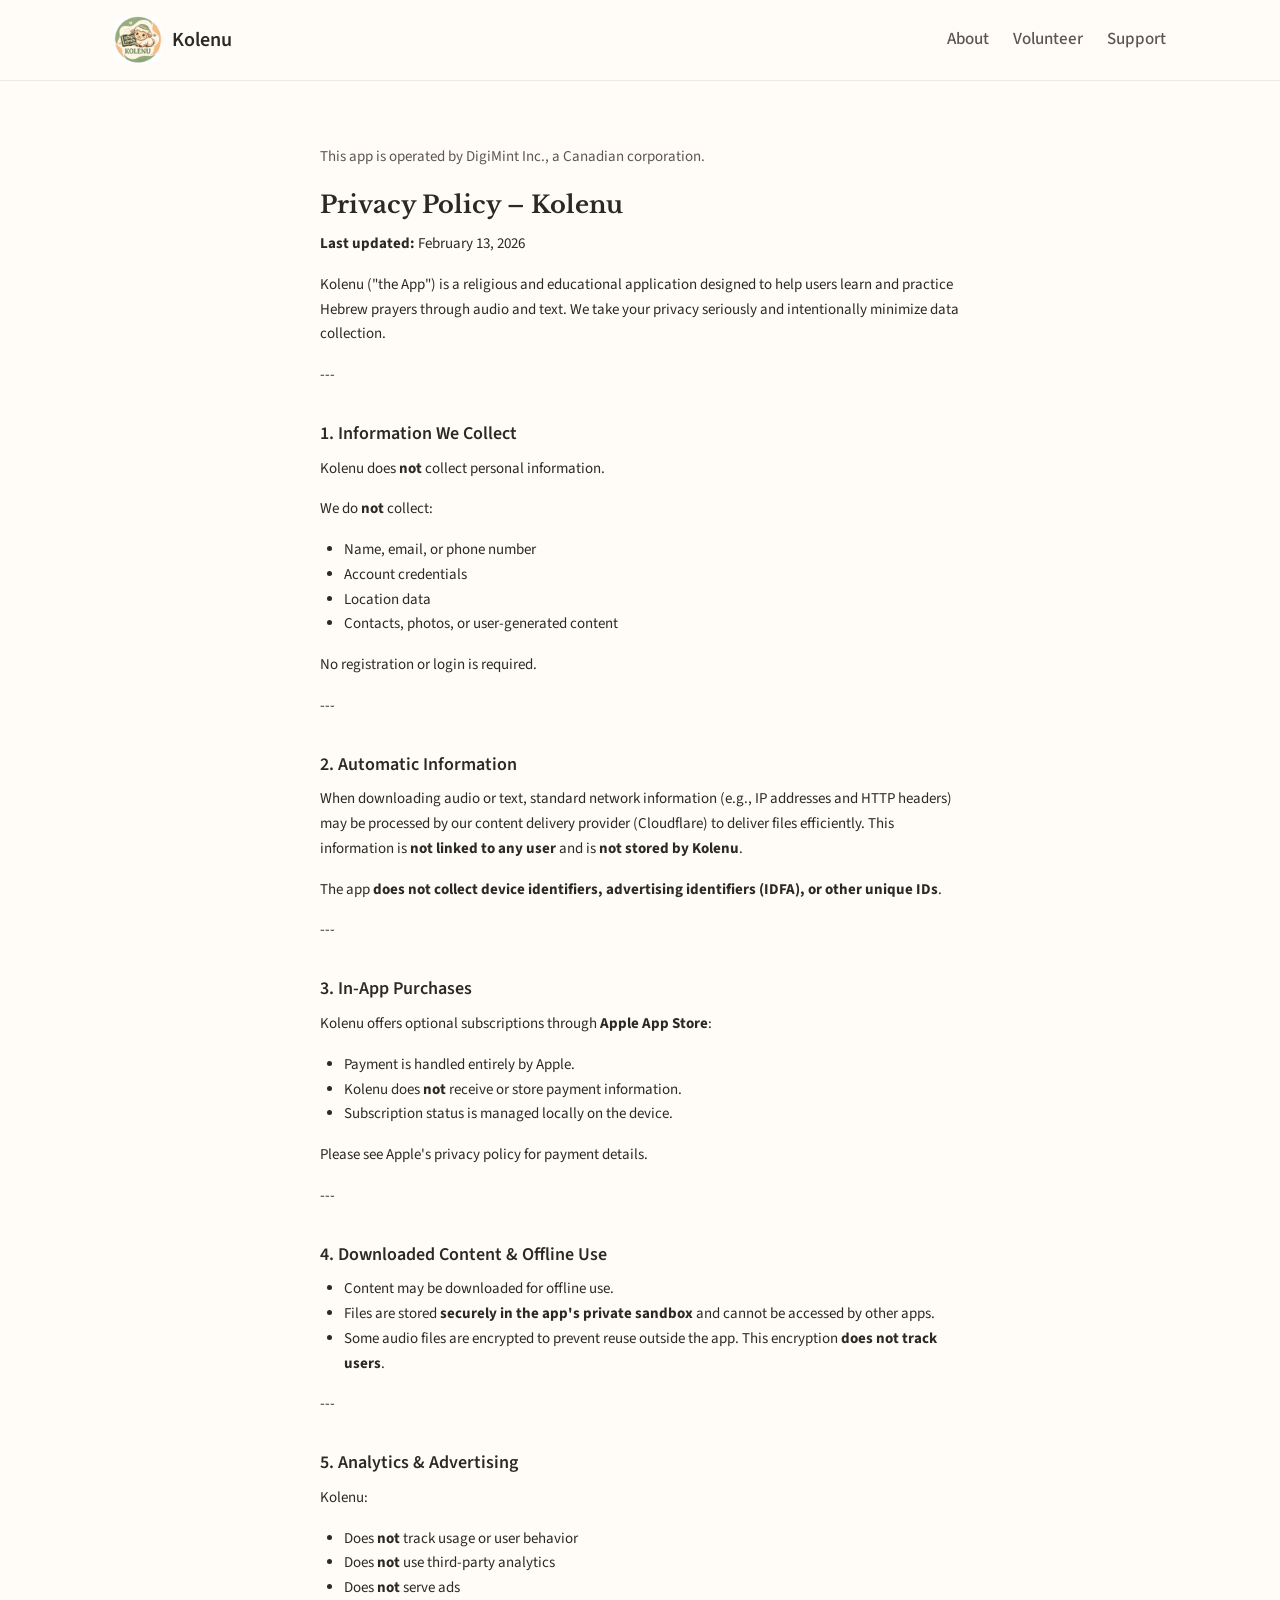
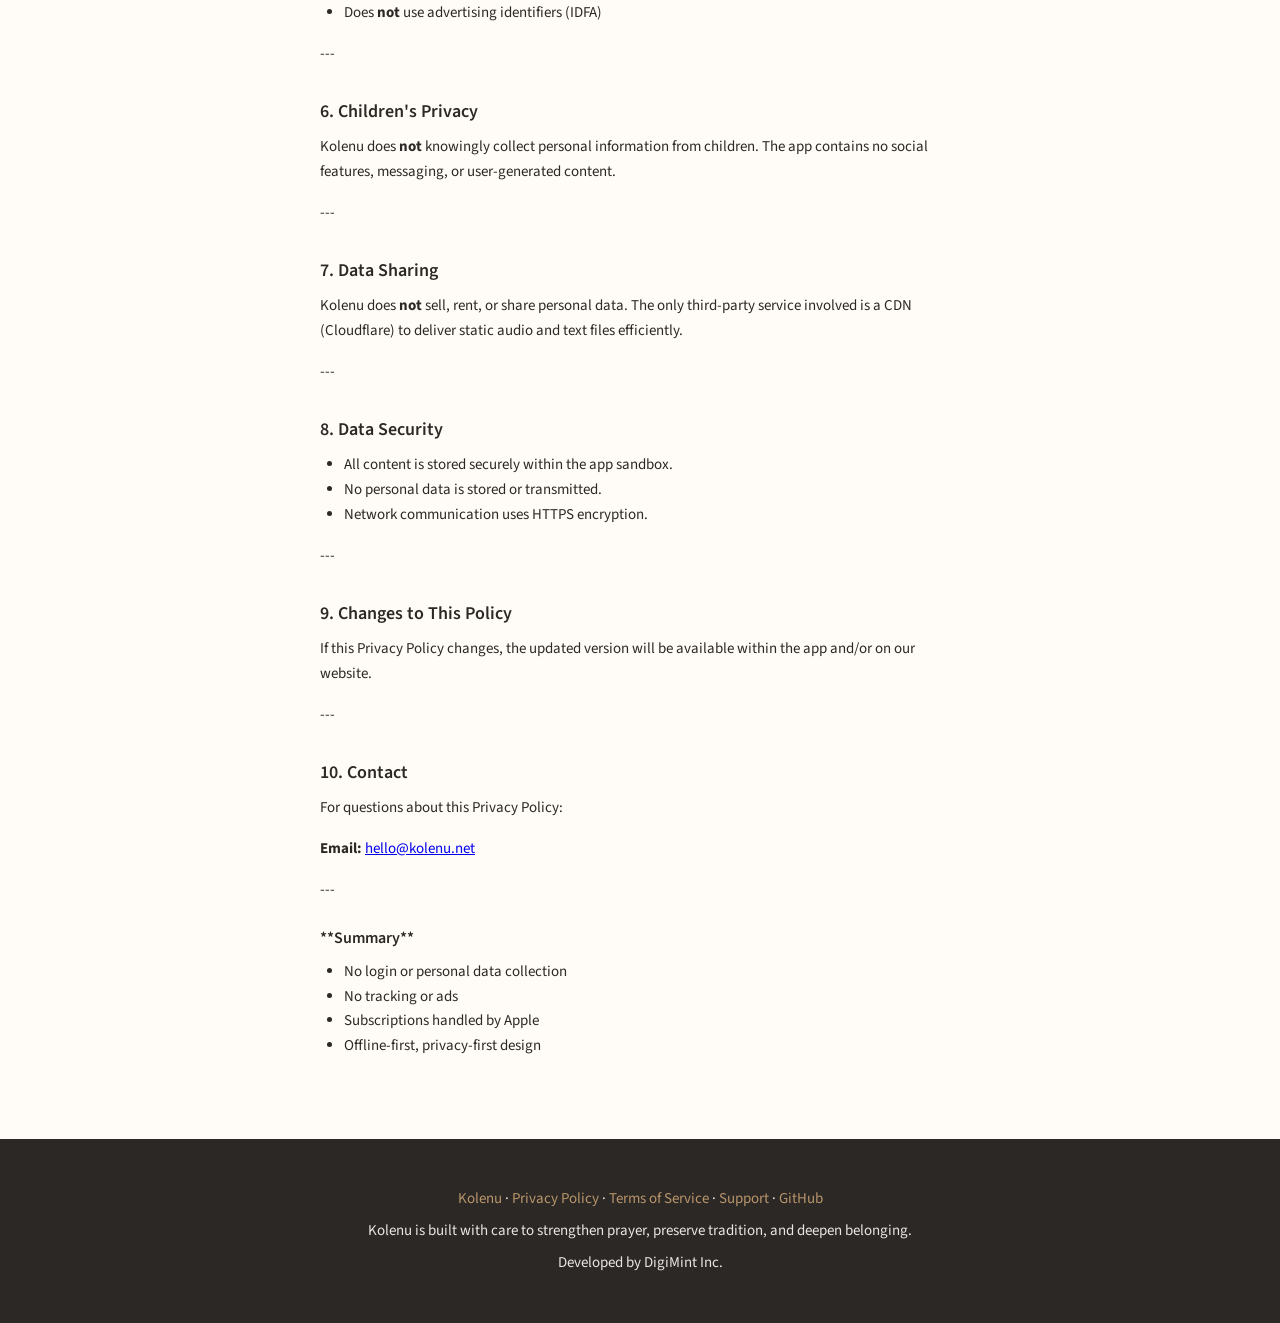
==== privacy.html @ 40193fbb "first version" ====
<!DOCTYPE html>
<html lang="en">
<head>
  <meta charset="UTF-8">
  <meta name="viewport" content="width=device-width, initial-scale=1.0">
  <meta name="description" content="Kolenu Privacy Policy — How we handle your data.">
  <title>Privacy Policy — Kolenu</title>
  <link rel="icon" type="image/png" href="images/kolenu_lamb_logo.png">
  <link rel="preconnect" href="https://fonts.googleapis.com">
  <link rel="preconnect" href="https://fonts.gstatic.com" crossorigin>
  <link href="https://fonts.googleapis.com/css2?family=Libre+Baskerville:ital,wght@0,400;0,700;1,400&family=Source+Sans+3:wght@400;500;600;700&display=swap" rel="stylesheet">
  <link rel="stylesheet" href="styles.css">
</head>
<body>
  <header class="site-header">
    <nav class="nav">
      <a href="index.html" class="logo">
        <img src="images/kolenu_lamb_logo.png" alt="Kolenu" width="48" height="48">
        <span>Kolenu</span>
      </a>
      <ul class="nav-links">
        <li><a href="index.html#about">About</a></li>
        <li><a href="index.html#volunteer">Volunteer</a></li>
        <li><a href="support.html">Support</a></li>
      </ul>
    </nav>
  </header>

  <main>
    <article class="legal-page">
      <div class="container">
        <p class="legal-intro">This app is operated by DigiMint Inc., a Canadian corporation.</p>

        <h1>Privacy Policy – Kolenu</h1>
<p><strong>Last updated:</strong> February 13, 2026</p>
<p>Kolenu ("the App") is a religious and educational application designed to help users learn and practice Hebrew prayers through audio and text. We take your privacy seriously and intentionally minimize data collection.</p>
<p>---</p>
<h2>1. Information We Collect</h2>
<p>Kolenu does <strong>not</strong> collect personal information.</p>
<p>We do <strong>not</strong> collect:</p>
<ul>
<li>Name, email, or phone number</li>
<li>Account credentials</li>
<li>Location data</li>
<li>Contacts, photos, or user-generated content</li>
</ul>
<p>No registration or login is required.</p>
<p>---</p>
<h2>2. Automatic Information</h2>
<p>When downloading audio or text, standard network information (e.g., IP addresses and HTTP headers) may be processed by our content delivery provider (Cloudflare) to deliver files efficiently. This information is <strong>not linked to any user</strong> and is <strong>not stored by Kolenu</strong>.</p>
<p>The app <strong>does not collect device identifiers, advertising identifiers (IDFA), or other unique IDs</strong>.</p>
<p>---</p>
<h2>3. In-App Purchases</h2>
<p>Kolenu offers optional subscriptions through <strong>Apple App Store</strong>:</p>
<ul>
<li>Payment is handled entirely by Apple.</li>
<li>Kolenu does <strong>not</strong> receive or store payment information.</li>
<li>Subscription status is managed locally on the device.</li>
</ul>
<p>Please see Apple's privacy policy for payment details.</p>
<p>---</p>
<h2>4. Downloaded Content & Offline Use</h2>
<ul>
<li>Content may be downloaded for offline use.</li>
<li>Files are stored <strong>securely in the app's private sandbox</strong> and cannot be accessed by other apps.</li>
<li>Some audio files are encrypted to prevent reuse outside the app. This encryption <strong>does not track users</strong>.</li>
</ul>
<p>---</p>
<h2>5. Analytics & Advertising</h2>
<p>Kolenu:</p>
<ul>
<li>Does <strong>not</strong> track usage or user behavior</li>
<li>Does <strong>not</strong> use third-party analytics</li>
<li>Does <strong>not</strong> serve ads</li>
<li>Does <strong>not</strong> use advertising identifiers (IDFA)</li>
</ul>
<p>---</p>
<h2>6. Children's Privacy</h2>
<p>Kolenu does <strong>not</strong> knowingly collect personal information from children. The app contains no social features, messaging, or user-generated content.</p>
<p>---</p>
<h2>7. Data Sharing</h2>
<p>Kolenu does <strong>not</strong> sell, rent, or share personal data. The only third-party service involved is a CDN (Cloudflare) to deliver static audio and text files efficiently.</p>
<p>---</p>
<h2>8. Data Security</h2>
<ul>
<li>All content is stored securely within the app sandbox.</li>
<li>No personal data is stored or transmitted.</li>
<li>Network communication uses HTTPS encryption.</li>
</ul>
<p>---</p>
<h2>9. Changes to This Policy</h2>
<p>If this Privacy Policy changes, the updated version will be available within the app and/or on our website.</p>
<p>---</p>
<h2>10. Contact</h2>
<p>For questions about this Privacy Policy:</p>
<p><strong>Email:</strong> <a href="mailto:hello@kolenu.net">hello@kolenu.net</a></p>
<p>---</p>
<h3>**Summary**</h3>
<ul>
<li>No login or personal data collection</li>
<li>No tracking or ads</li>
<li>Subscriptions handled by Apple</li>
<li>Offline-first, privacy-first design</li>
</ul>
      </div>
    </article>
  </main>

  <footer class="site-footer">
    <p><a href="index.html">Kolenu</a> · <a href="privacy.html">Privacy Policy</a> · <a href="terms.html">Terms of Service</a> · <a href="support.html">Support</a> · <a href="https://github.com/kolenu/kolenu-app" target="_blank" rel="noopener">GitHub</a></p>
    <p>Kolenu is built with care to strengthen prayer, preserve tradition, and deepen belonging.</p>
    <p>Developed by DigiMint Inc.</p>
  </footer>
</body>
</html>
---- styles.css ----
/* Kolenu Landing Page — Warm, traditional, inclusive */
/* Palette from app theme: meadow (olive, cream, tan) */

:root {
  --color-primary: #7B9B6D;
  --color-primary-dark: #5a7a4f;
  --color-secondary: #B8956B;
  --color-secondary-dark: #9a7a52;
  --color-surface: #FFFBF7;
  --color-surface-alt: #F5F0E8;
  --color-surface-warm: #F5EDE0;
  --color-text: #2C2825;
  --color-text-muted: #5C564E;
  --color-outline: #A89F94;
  --font-serif: 'Libre Baskerville', Georgia, serif;
  --font-sans: 'Source Sans 3', -apple-system, BlinkMacSystemFont, sans-serif;
  --radius: 12px;
  --shadow: 0 4px 20px rgba(44, 40, 37, 0.08);
  --shadow-hover: 0 8px 30px rgba(44, 40, 37, 0.12);
}

*,
*::before,
*::after {
  box-sizing: border-box;
}

html {
  scroll-behavior: smooth;
}

body {
  margin: 0;
  font-family: var(--font-sans);
  font-size: 1.0625rem;
  line-height: 1.6;
  color: var(--color-text);
  background: var(--color-surface);
}

/* Header */
.site-header {
  position: sticky;
  top: 0;
  z-index: 100;
  background: rgba(255, 251, 247, 0.95);
  backdrop-filter: blur(8px);
  border-bottom: 1px solid rgba(168, 159, 148, 0.2);
}

.nav {
  display: flex;
  align-items: center;
  justify-content: space-between;
  max-width: 1100px;
  margin: 0 auto;
  padding: 1rem 1.5rem;
}

.logo {
  display: flex;
  align-items: center;
  gap: 0.6rem;
  text-decoration: none;
  color: var(--color-text);
  font-weight: 600;
  font-size: 1.25rem;
}

.logo img {
  border-radius: 10px;
}

.nav-links {
  display: flex;
  gap: 1.5rem;
  list-style: none;
  margin: 0;
  padding: 0;
}

.nav-links a {
  color: var(--color-text-muted);
  text-decoration: none;
  font-weight: 500;
  transition: color 0.2s;
}

.nav-links a:hover {
  color: var(--color-primary);
}

/* Hero */
.hero {
  min-height: 70vh;
  display: flex;
  align-items: center;
  justify-content: center;
  padding: 4rem 1.5rem;
  background: linear-gradient(180deg, var(--color-surface-warm) 0%, var(--color-surface) 50%);
  position: relative;
  overflow: hidden;
}

.hero::before {
  content: '';
  position: absolute;
  top: 0;
  left: 0;
  right: 0;
  bottom: 0;
  background: radial-gradient(ellipse 80% 50% at 50% 0%, rgba(123, 155, 109, 0.08) 0%, transparent 60%);
  pointer-events: none;
}

.hero-content {
  max-width: 640px;
  text-align: center;
  position: relative;
}

.hero-logo {
  border-radius: 24px;
  margin-bottom: 1.5rem;
  box-shadow: var(--shadow);
}

.hero-headline {
  font-family: var(--font-serif);
  font-size: clamp(1.75rem, 4vw, 2.5rem);
  font-weight: 700;
  line-height: 1.25;
  margin: 0 0 1rem;
  color: var(--color-text);
}

.hero-subheadline {
  font-size: 1.125rem;
  color: var(--color-text-muted);
  margin: 0 0 1rem;
  max-width: 520px;
  margin-left: auto;
  margin-right: auto;
}

.hero-taglines {
  font-size: 1rem;
  color: var(--color-text-muted);
  margin: 0 0 2rem;
  line-height: 1.6;
}

.hero-buttons {
  display: flex;
  flex-wrap: wrap;
  gap: 1rem;
  justify-content: center;
}

/* Buttons */
.btn {
  display: inline-flex;
  align-items: center;
  justify-content: center;
  padding: 0.75rem 1.5rem;
  font-family: var(--font-sans);
  font-size: 1rem;
  font-weight: 600;
  text-decoration: none;
  border-radius: var(--radius);
  transition: transform 0.2s, box-shadow 0.2s;
  border: none;
  cursor: pointer;
}

.btn:hover {
  transform: translateY(-1px);
  box-shadow: var(--shadow-hover);
}

.btn-primary {
  background: var(--color-primary);
  color: white;
}

.btn-primary:hover {
  background: var(--color-primary-dark);
}

.btn-secondary {
  background: var(--color-secondary);
  color: white;
}

.btn-secondary:hover {
  background: var(--color-secondary-dark);
}

.btn-tertiary {
  background: var(--color-surface-alt);
  color: var(--color-text);
  border: 2px solid var(--color-outline);
}

.btn-tertiary:hover {
  border-color: var(--color-primary);
  color: var(--color-primary);
}

.btn-large {
  padding: 1rem 2rem;
  font-size: 1.125rem;
}

/* Sections */
.section {
  padding: 4rem 1.5rem;
}

.section-alt {
  background: var(--color-surface-alt);
}

.container {
  max-width: 720px;
  margin: 0 auto;
}

.section-title {
  font-family: var(--font-serif);
  font-size: 1.75rem;
  font-weight: 700;
  margin: 0 0 0.5rem;
  color: var(--color-text);
}

.section-subtitle {
  font-size: 1rem;
  color: var(--color-text-muted);
  margin: 0 0 1rem;
}

.section-lead {
  font-size: 1.125rem;
  color: var(--color-text-muted);
  margin: 0 0 1.5rem;
  line-height: 1.65;
}

.feature-list {
  margin: 0 0 1.5rem;
  padding-left: 1.5rem;
}

.feature-list li {
  margin-bottom: 0.5rem;
}

.about-note,
.volunteer-note {
  font-style: italic;
  color: var(--color-text-muted);
  margin: 1.5rem 0;
}

.about-reason {
  color: var(--color-text-muted);
  margin: 0 0 1rem;
  font-size: 1rem;
  line-height: 1.65;
}

.about-continuity {
  font-style: italic;
  color: var(--color-text-muted);
  margin: 0 0 1.5rem;
  font-size: 1rem;
}

.about-open {
  color: var(--color-text-muted);
  margin: 0;
  font-size: 0.9375rem;
}

.about-open a {
  color: var(--color-primary);
  text-decoration: none;
}

.about-open a:hover {
  text-decoration: underline;
}

.volunteer-valuable {
  margin: 1rem 0 0.5rem;
}

.valuable-list {
  margin: 0 0 1.5rem;
  padding-left: 1.5rem;
}

.support-note {
  font-size: 0.875rem;
  color: var(--color-text-muted);
  margin: 1rem 0 1.5rem;
}

.legal-note {
  font-size: 0.875rem;
  color: var(--color-text-muted);
  margin-top: 1.5rem;
  padding: 1rem;
  background: rgba(123, 155, 109, 0.08);
  border-radius: var(--radius);
  border-left: 4px solid var(--color-primary);
}

/* Audience grid */
.audience-grid {
  display: grid;
  grid-template-columns: repeat(auto-fill, minmax(200px, 1fr));
  gap: 1rem;
  margin-top: 1.5rem;
}

.audience-card {
  background: var(--color-surface);
  padding: 1.25rem;
  border-radius: var(--radius);
  box-shadow: var(--shadow);
  text-align: center;
  transition: transform 0.2s, box-shadow 0.2s;
}

.audience-card:hover {
  transform: translateY(-2px);
  box-shadow: var(--shadow-hover);
}

.audience-icon {
  font-size: 2rem;
  display: block;
  margin-bottom: 0.5rem;
}

.audience-card p {
  margin: 0;
  font-size: 0.9375rem;
  color: var(--color-text);
}

/* Download CTA */
.download-cta {
  background: linear-gradient(180deg, var(--color-surface) 0%, var(--color-surface-warm) 100%);
}

.download-buttons {
  margin-top: 1rem;
}

.download-note {
  font-size: 0.875rem;
  color: var(--color-text-muted);
  margin-top: 1rem;
}

/* Footer */
.site-footer {
  padding: 2.5rem 1.5rem;
  text-align: center;
  background: var(--color-text);
  color: rgba(255, 251, 247, 0.9);
}

.site-footer p {
  margin: 0.5rem 0;
  font-size: 0.9375rem;
}

.site-footer a {
  color: var(--color-secondary);
  text-decoration: none;
}

.site-footer a:hover {
  text-decoration: underline;
}

.footer-tagline {
  font-size: 0.8125rem;
  color: rgba(255, 251, 247, 0.7);
  margin-top: 0.25rem;
}

/* Legal pages */
.legal-page {
  padding: 4rem 1.5rem;
}

.legal-page .container {
  max-width: 640px;
}

.legal-intro {
  font-size: 0.9375rem;
  color: var(--color-text-muted);
  margin-bottom: 2rem;
}

.legal-page h1 {
  font-family: var(--font-serif);
  font-size: 1.5rem;
  margin: 0 0 0.5rem;
}

.legal-page h2 {
  font-family: var(--font-sans);
  font-size: 1.125rem;
  font-weight: 600;
  margin: 2rem 0 0.5rem;
}

.legal-page h3 {
  font-family: var(--font-sans);
  font-size: 1rem;
  font-weight: 600;
  margin: 1.5rem 0 0.5rem;
}

.legal-page p,
.legal-page ul {
  margin: 0 0 1rem;
  font-size: 0.9375rem;
  line-height: 1.65;
}

.legal-page ul {
  padding-left: 1.5rem;
}

.support-divider {
  margin: 2rem 0;
  border: none;
  border-top: 1px solid var(--color-outline);
}

/* Mobile nav */
@media (max-width: 640px) {
  .nav-links {
    display: none;
  }

  .hero-buttons {
    flex-direction: column;
  }

  .hero-buttons .btn {
    width: 100%;
  }

  .audience-grid {
    grid-template-columns: 1fr;
  }
}
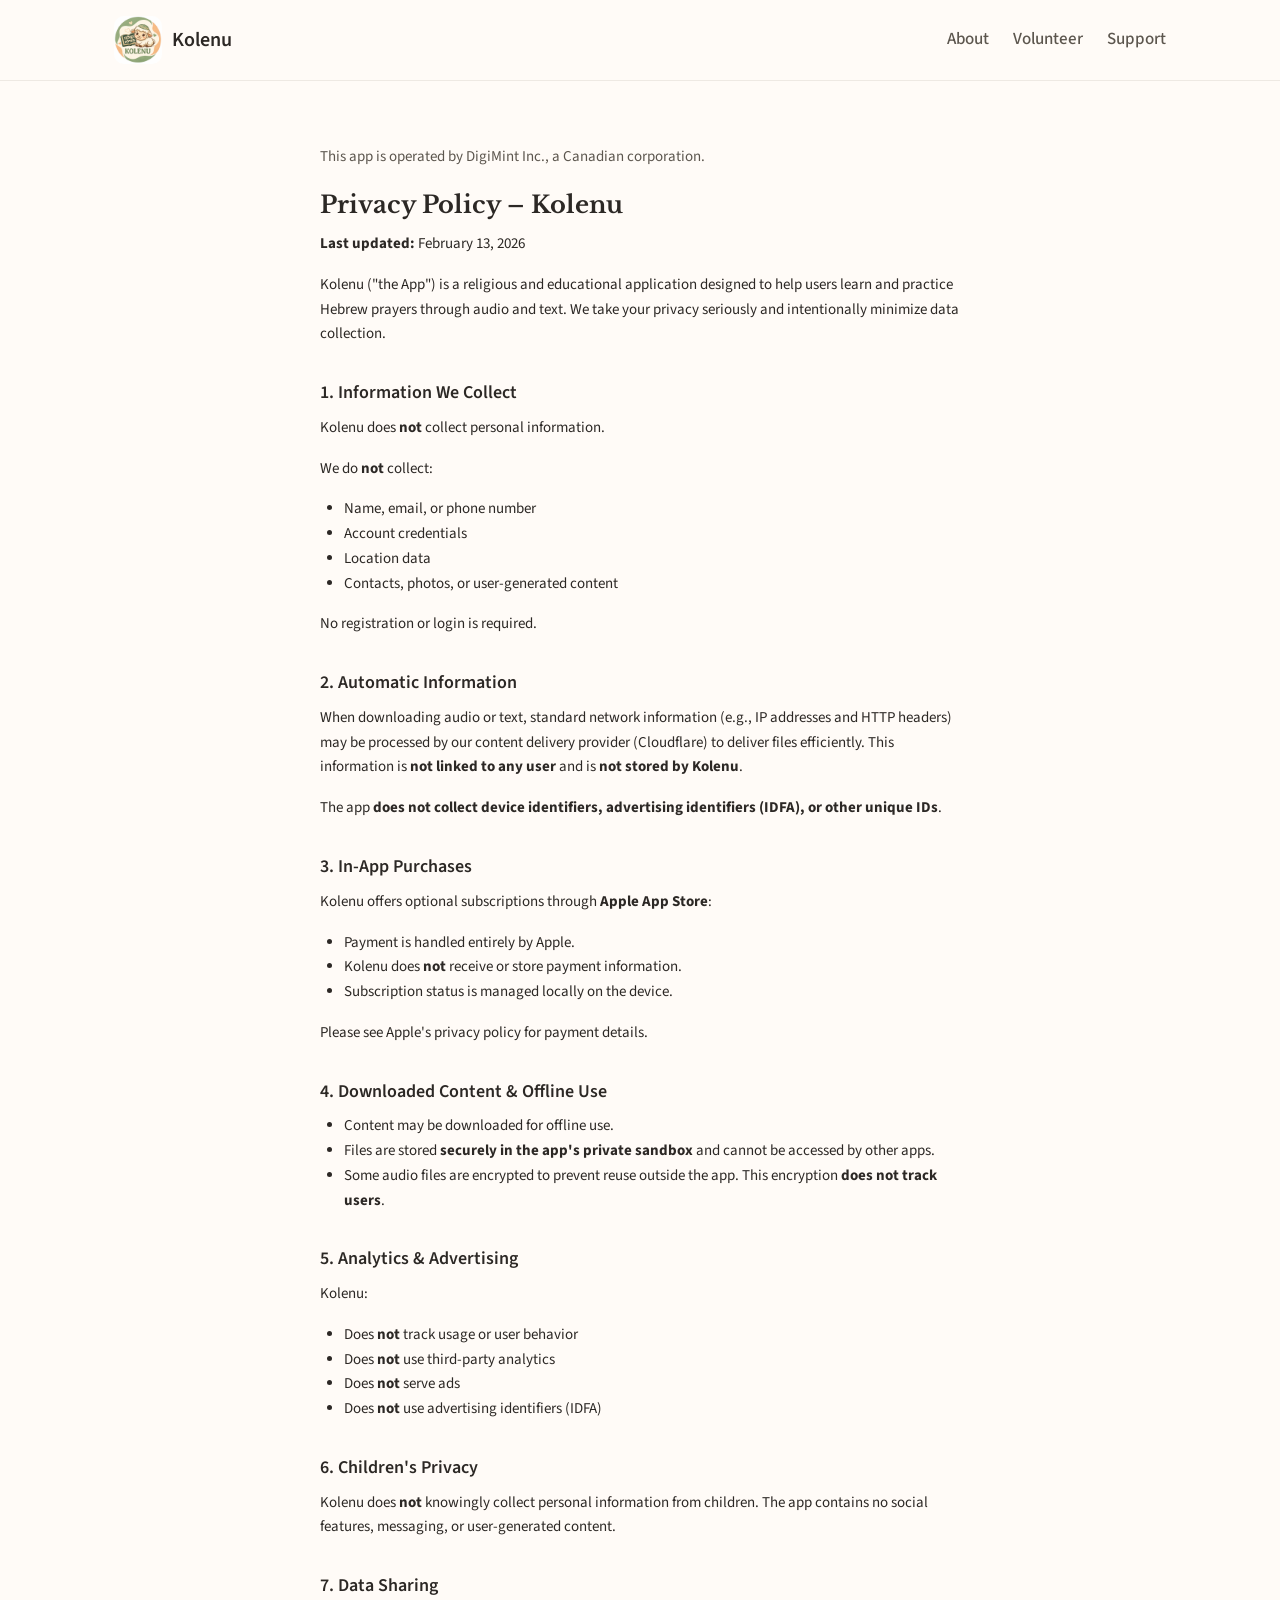
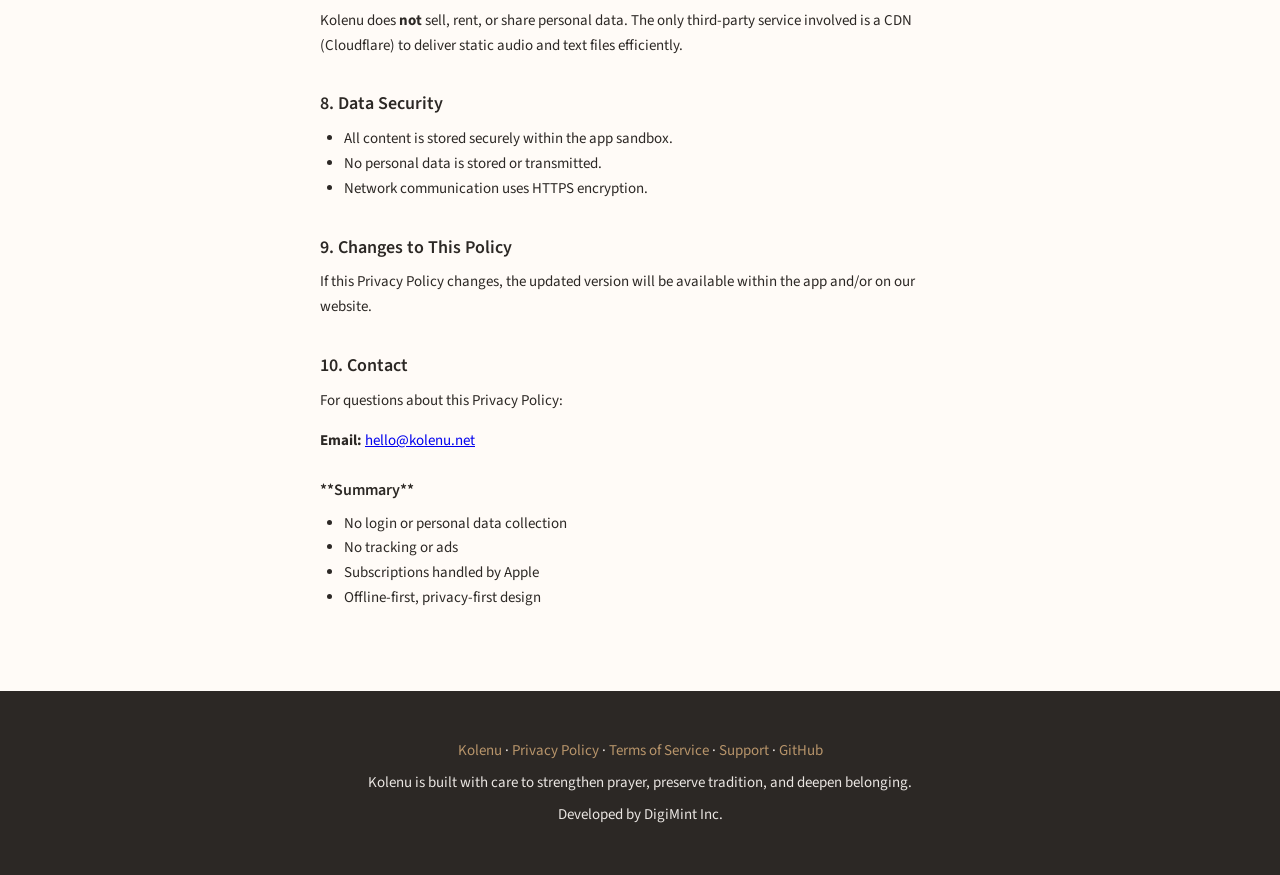
==== commit 9db12ce8: "update policy" ====
--- a/privacy.html
+++ b/privacy.html
@@ -5,23 +5,23 @@
   <meta name="viewport" content="width=device-width, initial-scale=1.0">
   <meta name="description" content="Kolenu Privacy Policy — How we handle your data.">
   <title>Privacy Policy — Kolenu</title>
-  <link rel="icon" type="image/png" href="images/kolenu_lamb_logo.png">
+  <link rel="icon" type="image/png" href="/images/kolenu_lamb_logo.png">
   <link rel="preconnect" href="https://fonts.googleapis.com">
   <link rel="preconnect" href="https://fonts.gstatic.com" crossorigin>
   <link href="https://fonts.googleapis.com/css2?family=Libre+Baskerville:ital,wght@0,400;0,700;1,400&family=Source+Sans+3:wght@400;500;600;700&display=swap" rel="stylesheet">
-  <link rel="stylesheet" href="styles.css">
+  <link rel="stylesheet" href="/styles.css">
 </head>
 <body>
   <header class="site-header">
     <nav class="nav">
-      <a href="index.html" class="logo">
-        <img src="images/kolenu_lamb_logo.png" alt="Kolenu" width="48" height="48">
+      <a href="/" class="logo">
+        <img src="/images/kolenu_lamb_logo.png" alt="Kolenu" width="48" height="48">
         <span>Kolenu</span>
       </a>
       <ul class="nav-links">
-        <li><a href="index.html#about">About</a></li>
-        <li><a href="index.html#volunteer">Volunteer</a></li>
-        <li><a href="support.html">Support</a></li>
+        <li><a href="/#about">About</a></li>
+        <li><a href="/#volunteer">Volunteer</a></li>
+        <li><a href="/#support">Support</a></li>
       </ul>
     </nav>
   </header>
@@ -34,7 +34,6 @@
         <h1>Privacy Policy – Kolenu</h1>
 <p><strong>Last updated:</strong> February 13, 2026</p>
 <p>Kolenu ("the App") is a religious and educational application designed to help users learn and practice Hebrew prayers through audio and text. We take your privacy seriously and intentionally minimize data collection.</p>
-<p>---</p>
 <h2>1. Information We Collect</h2>
 <p>Kolenu does <strong>not</strong> collect personal information.</p>
 <p>We do <strong>not</strong> collect:</p>
@@ -45,11 +44,9 @@
 <li>Contacts, photos, or user-generated content</li>
 </ul>
 <p>No registration or login is required.</p>
-<p>---</p>
 <h2>2. Automatic Information</h2>
 <p>When downloading audio or text, standard network information (e.g., IP addresses and HTTP headers) may be processed by our content delivery provider (Cloudflare) to deliver files efficiently. This information is <strong>not linked to any user</strong> and is <strong>not stored by Kolenu</strong>.</p>
 <p>The app <strong>does not collect device identifiers, advertising identifiers (IDFA), or other unique IDs</strong>.</p>
-<p>---</p>
 <h2>3. In-App Purchases</h2>
 <p>Kolenu offers optional subscriptions through <strong>Apple App Store</strong>:</p>
 <ul>
@@ -58,14 +55,12 @@
 <li>Subscription status is managed locally on the device.</li>
 </ul>
 <p>Please see Apple's privacy policy for payment details.</p>
-<p>---</p>
 <h2>4. Downloaded Content & Offline Use</h2>
 <ul>
 <li>Content may be downloaded for offline use.</li>
 <li>Files are stored <strong>securely in the app's private sandbox</strong> and cannot be accessed by other apps.</li>
 <li>Some audio files are encrypted to prevent reuse outside the app. This encryption <strong>does not track users</strong>.</li>
 </ul>
-<p>---</p>
 <h2>5. Analytics & Advertising</h2>
 <p>Kolenu:</p>
 <ul>
@@ -74,27 +69,21 @@
 <li>Does <strong>not</strong> serve ads</li>
 <li>Does <strong>not</strong> use advertising identifiers (IDFA)</li>
 </ul>
-<p>---</p>
 <h2>6. Children's Privacy</h2>
 <p>Kolenu does <strong>not</strong> knowingly collect personal information from children. The app contains no social features, messaging, or user-generated content.</p>
-<p>---</p>
 <h2>7. Data Sharing</h2>
 <p>Kolenu does <strong>not</strong> sell, rent, or share personal data. The only third-party service involved is a CDN (Cloudflare) to deliver static audio and text files efficiently.</p>
-<p>---</p>
 <h2>8. Data Security</h2>
 <ul>
 <li>All content is stored securely within the app sandbox.</li>
 <li>No personal data is stored or transmitted.</li>
 <li>Network communication uses HTTPS encryption.</li>
 </ul>
-<p>---</p>
 <h2>9. Changes to This Policy</h2>
 <p>If this Privacy Policy changes, the updated version will be available within the app and/or on our website.</p>
-<p>---</p>
 <h2>10. Contact</h2>
 <p>For questions about this Privacy Policy:</p>
 <p><strong>Email:</strong> <a href="mailto:hello@kolenu.net">hello@kolenu.net</a></p>
-<p>---</p>
 <h3>**Summary**</h3>
 <ul>
 <li>No login or personal data collection</li>
@@ -107,7 +96,7 @@
   </main>
 
   <footer class="site-footer">
-    <p><a href="index.html">Kolenu</a> · <a href="privacy.html">Privacy Policy</a> · <a href="terms.html">Terms of Service</a> · <a href="support.html">Support</a> · <a href="https://github.com/kolenu/kolenu-app" target="_blank" rel="noopener">GitHub</a></p>
+    <p><a href="/">Kolenu</a> · <a href="/privacy.html">Privacy Policy</a> · <a href="/terms.html">Terms of Service</a> · <a href="/support.html">Support</a> · <a href="https://github.com/kolenu/kolenu-app" target="_blank" rel="noopener">GitHub</a></p>
     <p>Kolenu is built with care to strengthen prayer, preserve tradition, and deepen belonging.</p>
     <p>Developed by DigiMint Inc.</p>
   </footer>
--- a/styles.css
+++ b/styles.css
@@ -360,6 +360,17 @@
   margin-top: 1rem;
 }
 
+.privacy-summary {
+  font-size: 0.9rem;
+  color: var(--color-muted, #666);
+  margin-top: 0.5rem;
+}
+
+.privacy-summary a {
+  color: var(--color-primary, #2d5a27);
+  text-decoration: underline;
+}
+
 .download-note {
   font-size: 0.875rem;
   color: var(--color-text-muted);
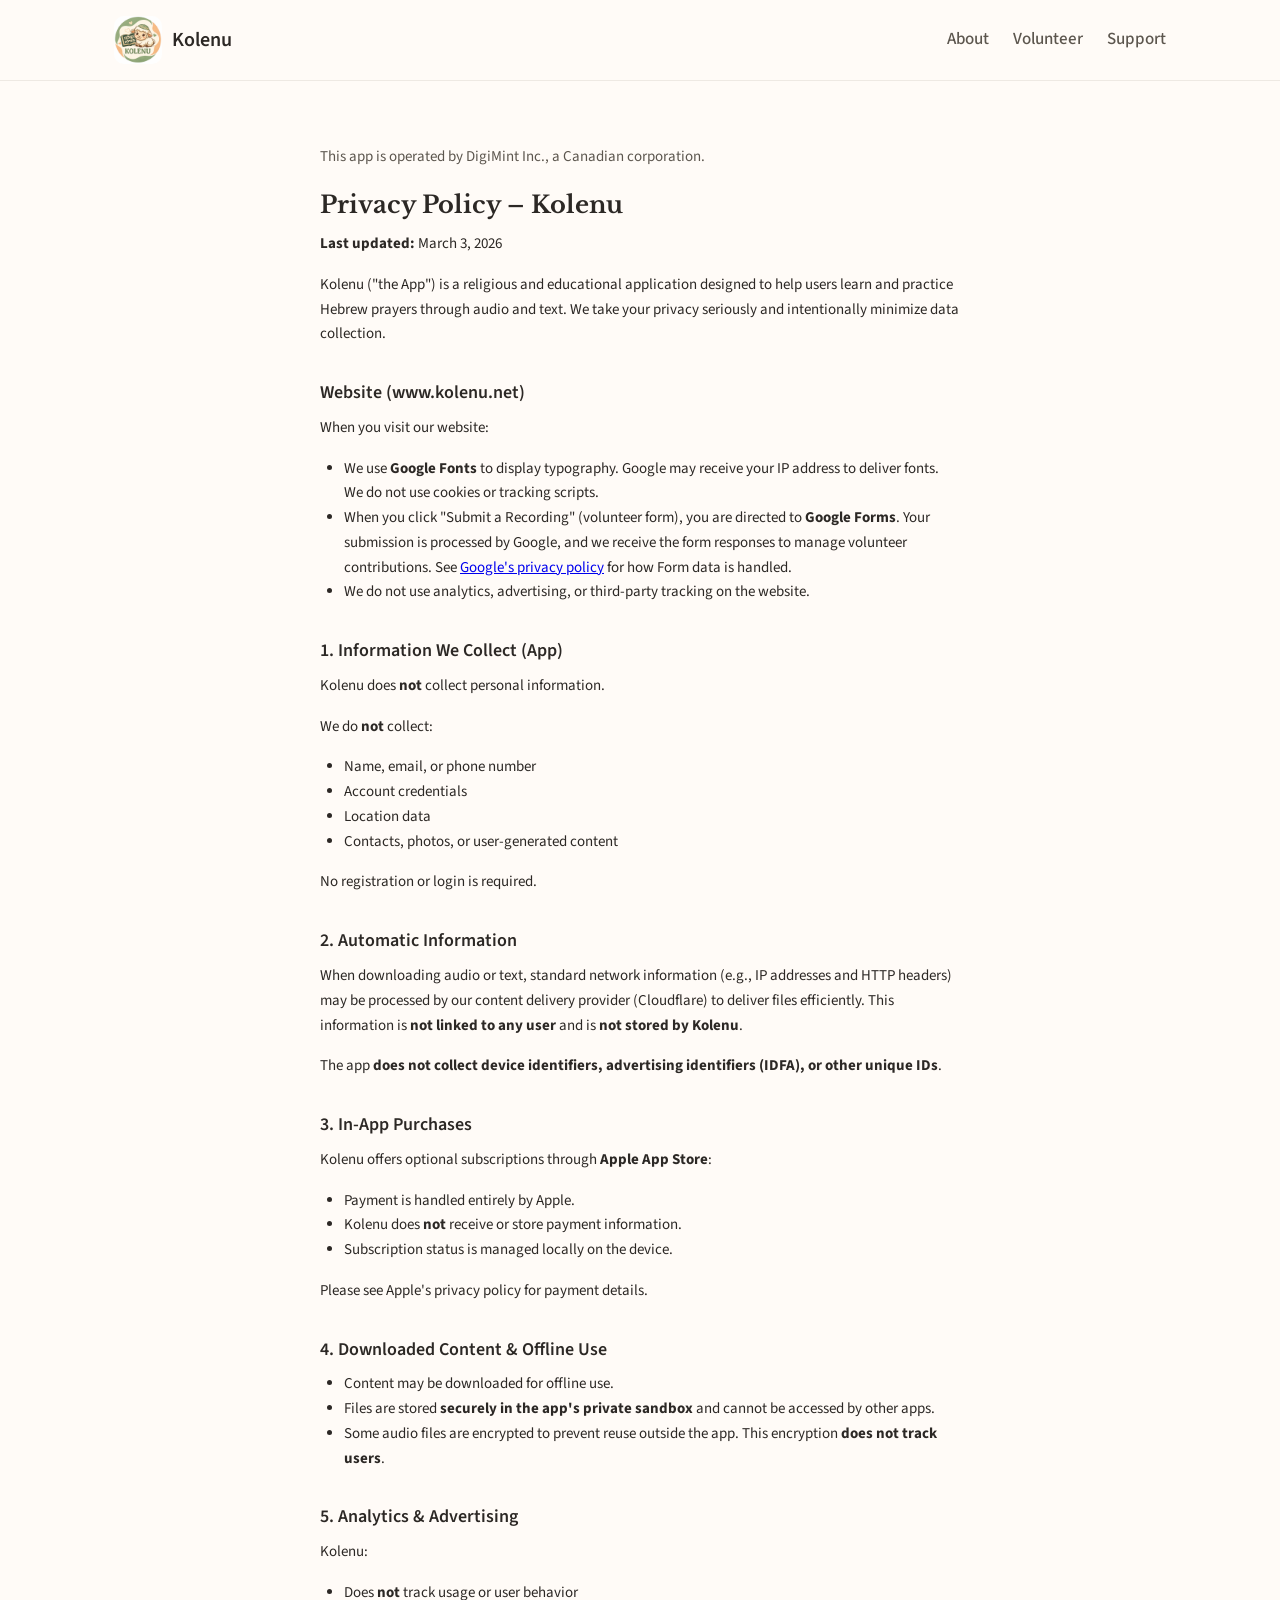
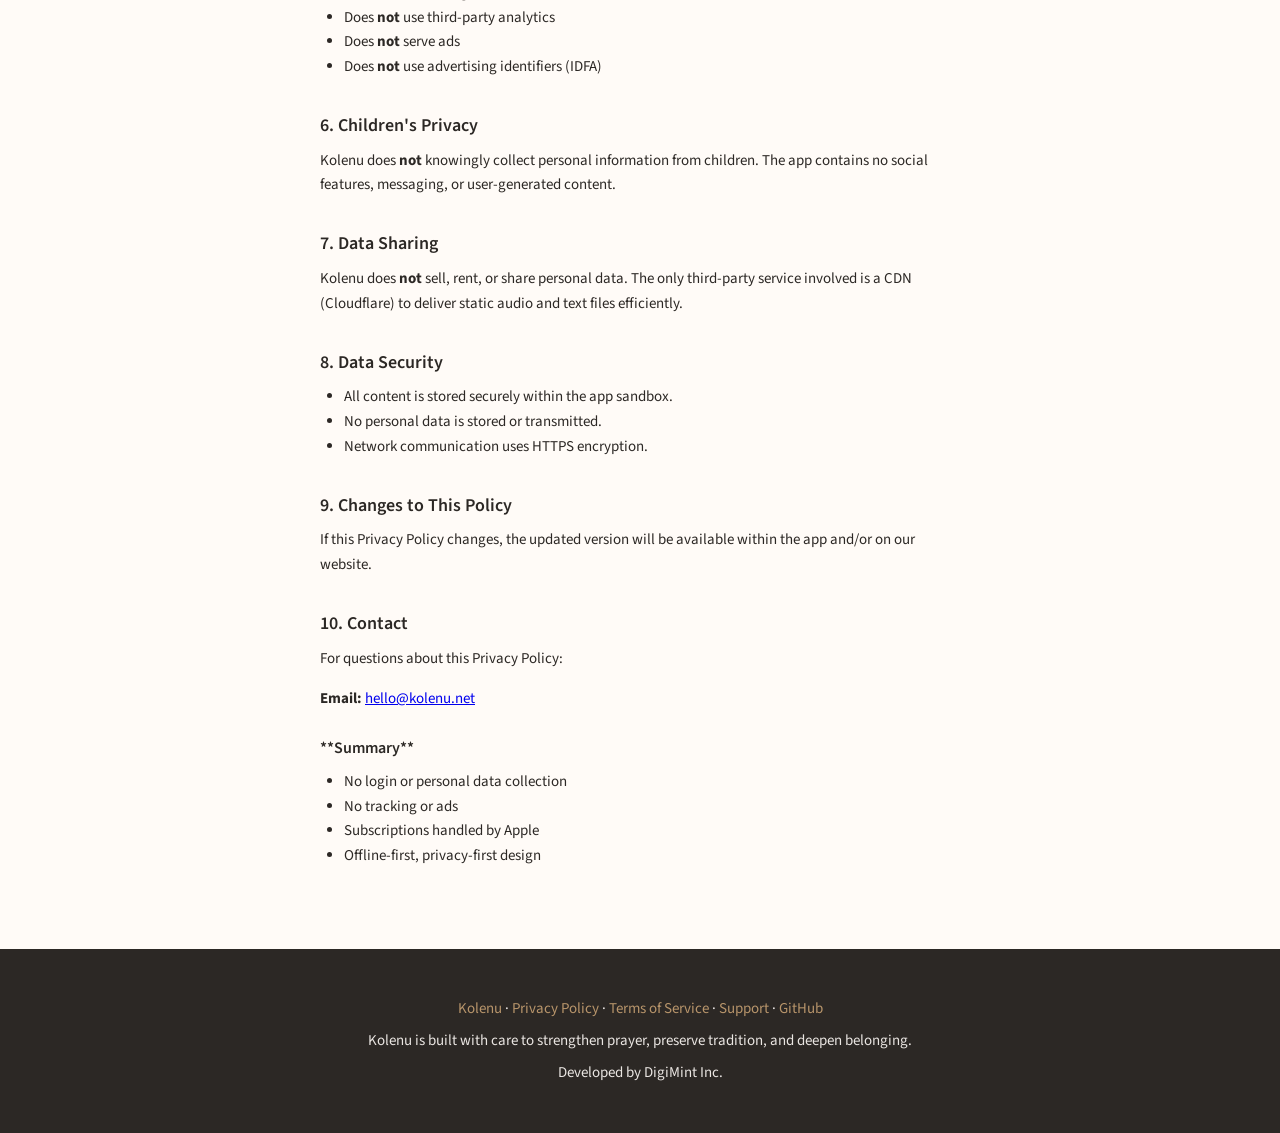
==== commit 10be1f35: "update privacy doc" ====
--- a/privacy.html
+++ b/privacy.html
@@ -32,9 +32,16 @@
         <p class="legal-intro">This app is operated by DigiMint Inc., a Canadian corporation.</p>
 
         <h1>Privacy Policy – Kolenu</h1>
-<p><strong>Last updated:</strong> February 13, 2026</p>
+<p><strong>Last updated:</strong> March 3, 2026</p>
 <p>Kolenu ("the App") is a religious and educational application designed to help users learn and practice Hebrew prayers through audio and text. We take your privacy seriously and intentionally minimize data collection.</p>
-<h2>1. Information We Collect</h2>
+<h2>Website (www.kolenu.net)</h2>
+<p>When you visit our website:</p>
+<ul>
+<li>We use <strong>Google Fonts</strong> to display typography. Google may receive your IP address to deliver fonts. We do not use cookies or tracking scripts.</li>
+<li>When you click "Submit a Recording" (volunteer form), you are directed to <strong>Google Forms</strong>. Your submission is processed by Google, and we receive the form responses to manage volunteer contributions. See <a href="https://policies.google.com/privacy">Google's privacy policy</a> for how Form data is handled.</li>
+<li>We do not use analytics, advertising, or third-party tracking on the website.</li>
+</ul>
+<h2>1. Information We Collect (App)</h2>
 <p>Kolenu does <strong>not</strong> collect personal information.</p>
 <p>We do <strong>not</strong> collect:</p>
 <ul>
--- a/styles.css
+++ b/styles.css
@@ -153,7 +153,7 @@
 .hero-buttons {
   display: flex;
   flex-wrap: wrap;
-  gap: 1rem;
+  gap: clamp(1rem, 3vw, 1.5rem);
   justify-content: center;
 }
 
@@ -162,15 +162,16 @@
   display: inline-flex;
   align-items: center;
   justify-content: center;
-  padding: 0.75rem 1.5rem;
+  padding: clamp(0.875rem, 3vw, 1rem) clamp(1.5rem, 4vw, 2rem);
   font-family: var(--font-sans);
-  font-size: 1rem;
+  font-size: clamp(1rem, 2.5vw, 1.0625rem);
   font-weight: 600;
   text-decoration: none;
   border-radius: var(--radius);
   transition: transform 0.2s, box-shadow 0.2s;
   border: none;
   cursor: pointer;
+  min-height: 48px;
 }
 
 .btn:hover {
@@ -207,18 +208,32 @@
   color: var(--color-primary);
 }
 
+.btn-ghost {
+  background: transparent;
+  color: var(--color-text-muted);
+  border: 1px solid var(--color-outline);
+}
+
+.btn-ghost:hover {
+  color: var(--color-primary);
+  border-color: var(--color-primary);
+}
+
 .btn-large {
-  padding: 1rem 2rem;
-  font-size: 1.125rem;
+  padding: clamp(1rem, 4vw, 1.25rem) clamp(1.5rem, 5vw, 2.5rem);
+  font-size: clamp(1.0625rem, 2.5vw, 1.25rem);
+  min-height: 56px;
 }
 
 /* Sections */
 .section {
-  padding: 4rem 1.5rem;
+  padding: clamp(3rem, 8vw, 5rem) 1.5rem;
 }
 
 .section-alt {
   background: var(--color-surface-alt);
+  border-top: 1px solid rgba(168, 159, 148, 0.15);
+  border-bottom: 1px solid rgba(168, 159, 148, 0.15);
 }
 
 .container {
@@ -228,10 +243,11 @@
 
 .section-title {
   font-family: var(--font-serif);
-  font-size: 1.75rem;
+  font-size: clamp(1.5rem, 4vw, 2rem);
   font-weight: 700;
-  margin: 0 0 0.5rem;
-  color: var(--color-text);
+  margin: 0 0 1rem;
+  color: var(--color-text);
+  letter-spacing: -0.02em;
 }
 
 .section-subtitle {
@@ -283,13 +299,51 @@
   font-size: 0.9375rem;
 }
 
-.about-open a {
+.trust-badges {
+  display: flex;
+  flex-wrap: wrap;
+  gap: 0.5rem;
+  margin: 1rem 0;
+}
+
+.trust-badge {
+  display: inline-flex;
+  align-items: center;
+  padding: 0.35rem 0.75rem;
+  font-size: 0.8125rem;
+  font-weight: 600;
+  color: var(--color-text);
+  background: rgba(123, 155, 109, 0.12);
+  border: 1px solid rgba(123, 155, 109, 0.25);
+  border-radius: 999px;
+}
+
+.about-github {
+  margin: 0;
+  font-size: 0.9375rem;
+}
+
+.about-github a {
   color: var(--color-primary);
   text-decoration: none;
 }
 
-.about-open a:hover {
+.about-github a:hover {
   text-decoration: underline;
+}
+
+.volunteer-value-lead {
+  margin: 1rem 0 0.5rem;
+  font-size: 1rem;
+}
+
+.volunteer-value-list {
+  margin: 0 0 1.5rem;
+  padding-left: 1.5rem;
+}
+
+.volunteer-value-list li {
+  margin-bottom: 0.35rem;
 }
 
 .volunteer-valuable {
@@ -457,21 +511,43 @@
   border-top: 1px solid var(--color-outline);
 }
 
-/* Mobile nav */
+/* Mobile-first: stacked layout, bigger touch targets */
 @media (max-width: 640px) {
   .nav-links {
-    display: none;
+    gap: 1rem;
+  }
+
+  .hero {
+    min-height: auto;
+    padding: 3rem 1.25rem;
   }
 
   .hero-buttons {
     flex-direction: column;
+    gap: 1rem;
   }
 
   .hero-buttons .btn {
     width: 100%;
+    min-height: 52px;
+  }
+
+  .section {
+    padding: 3rem 1.25rem;
   }
 
   .audience-grid {
     grid-template-columns: 1fr;
-  }
-}
+    gap: 1rem;
+  }
+
+  .container {
+    padding: 0 0.5rem;
+  }
+}
+
+@media (max-width: 480px) {
+  .nav-links {
+    display: none;
+  }
+}
